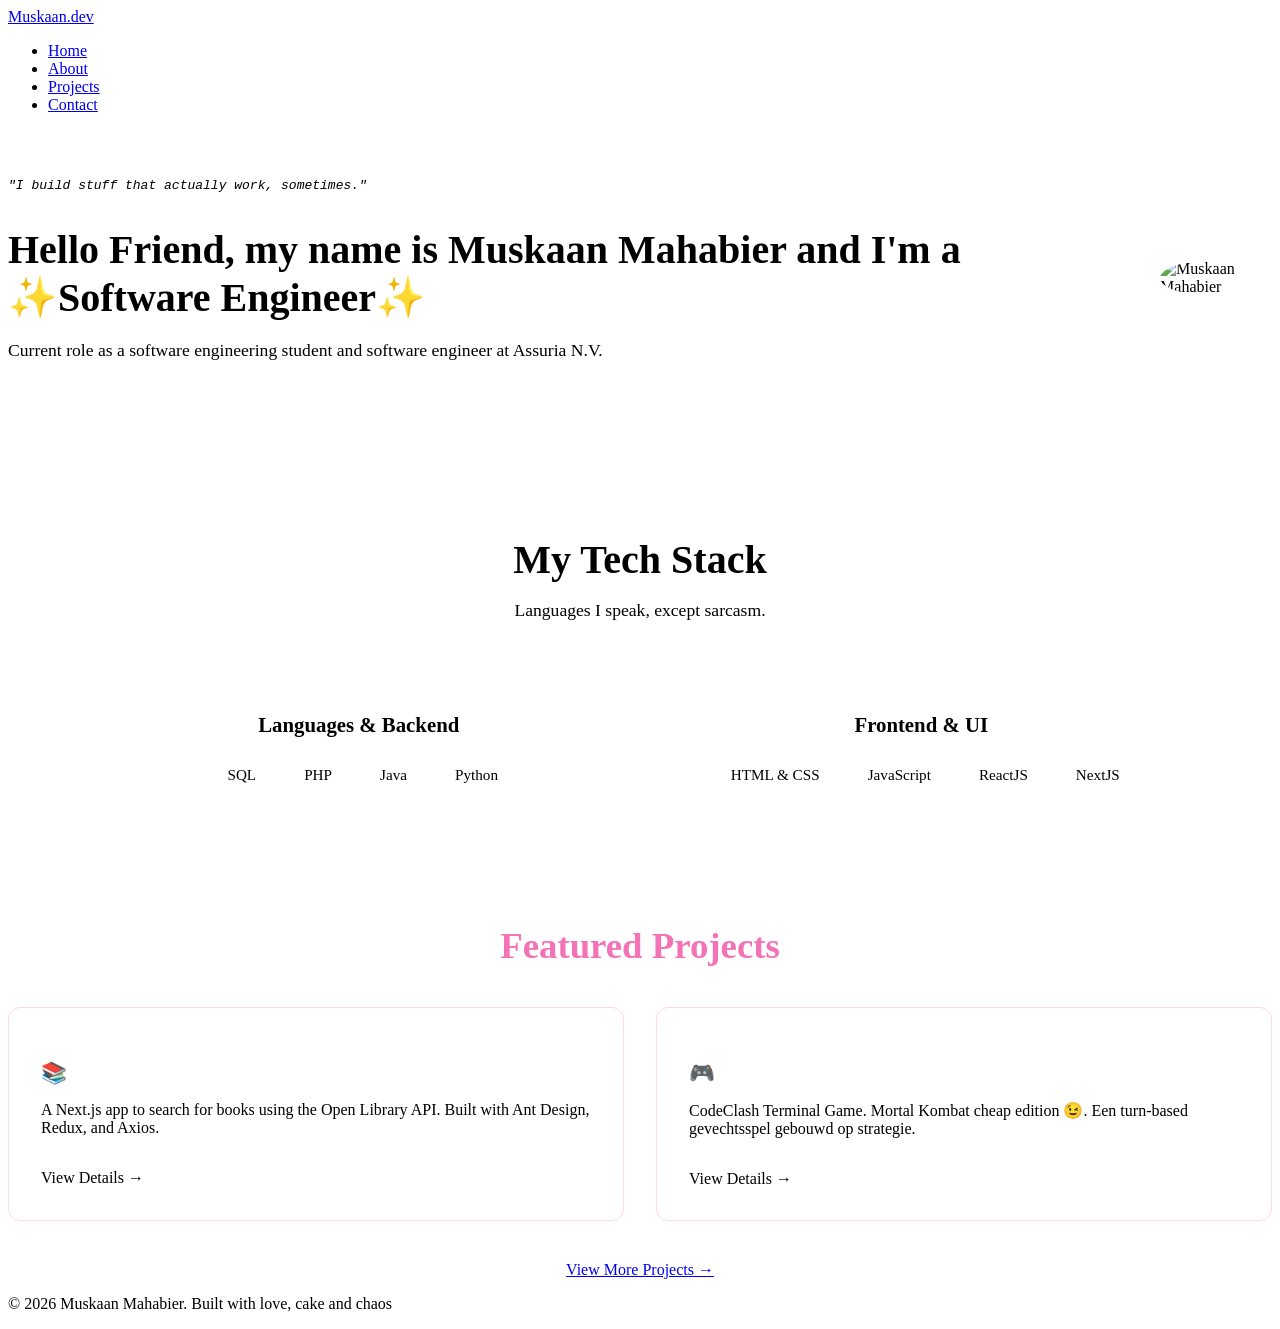
==== index.html @ e32e3cc0 "about page" ====
<!DOCTYPE html>
<html lang="nl">
<head>
    <meta charset="UTF-8">
    <meta name="viewport" content="width=device-width, initial-scale=1.0">
    <title>Muskaan.dev | Software Engineer</title>
    <link rel="stylesheet" href="./muskaan.dev/css/main.css">
    <link rel="stylesheet" href="./muskaan.dev/css/index.css">
    <link rel="icon" type="image/png" href="./muskaan.dev/img/captain_snowball.png">
</head>
<body>

    <header>
        <nav class="navbar">
            <div class="logo"><a href="./index.html">Muskaan.dev</a></div>
            <ul class="nav-links">
                <li><a href="./index.html" class="active">Home</a></li>
                <li><a href="./about.html">About</a></li>
                <li><a href="./project.html">Projects</a></li>
                <li><a href="./contact.html">Contact</a></li>
            </ul>
        </nav>
    </header>

    <main>
        <section class="hero">
            <div class="hero-content">
                <span class="quote">"I build stuff that actually work, sometimes."</span>
                <h1>Hello Friend, my name is Muskaan Mahabier and I'm a ✨Software Engineer✨</h1>
                <p class="subtitle">Current role as a software engineering student and software engineer at Assuria N.V.</p>
            </div>
            <div class="hero-image">
                <img src="./muskaan.dev/img/homepage-foto1.jpeg" alt="Muskaan Mahabier">
            </div>
        </section>

<section class="skills-section">
    <div class="skills-header">
        <h2>My Tech Stack</h2>
        <p class="skills-subtitle">Languages I speak, except sarcasm.</p>
    </div>

    <div class="skills-grid">
        <div class="skills-category-card">
            <div class="category-icon"><i class="fa-solid fa-code"></i></div>
            <h3>Languages & Backend</h3>
            <div class="skills-badges">
                <span class="skill-badge"><i class="fa-solid fa-database text-sql"></i> SQL</span>
                <span class="skill-badge"><i class="fa-brands fa-php text-php"></i> PHP</span>
                <span class="skill-badge"><i class="fa-brands fa-java text-java"></i> Java</span>
                <span class="skill-badge"><i class="fa-brands fa-python text-python"></i> Python</span>
            </div>
        </div>

        <div class="skills-category-card">
            <div class="category-icon"><i class="fa-solid fa-laptop-code"></i></div>
            <h3>Frontend & UI</h3>
            <div class="skills-badges">
                <span class="skill-badge"><i class="fa-brands fa-html5 text-html"></i> HTML & CSS</span>
                <span class="skill-badge"><i class="fa-brands fa-js text-js"></i> JavaScript</span>
                <span class="skill-badge"><i class="fa-brands fa-react text-react"></i> ReactJS</span>
                <span class="skill-badge"><i class="fa-simple-icons fa-nextdotjs text-next"></i> NextJS</span>
            </div>
        </div>
    </div>
</section>

        <section class="featured-projects">
            <h2>Featured Projects</h2>
            <div class="featured-grid">
                <div class="featured-card">
                    <h3>📚 Books Search App</h3>
                    <p>A Next.js app to search for books using the Open Library API. Built with Ant Design, Redux, and Axios.</p>
                    <a href="./project.html" class="btn-secondary">View Details &rarr;</a>
                </div>
                <div class="featured-card">
                    <h3>🎮 CodeClash</h3>
                    <p>CodeClash Terminal Game. Mortal Kombat cheap edition 😉. Een turn-based gevechtsspel gebouwd op strategie.</p>
                    <a href="./project.html" class="btn-secondary">View Details &rarr;</a>
                </div>
            </div>
            <div class="view-more-container">
                <a href="./project.html" class="btn-primary">View More Projects &rarr;</a>
            </div>
        </section>
    </main>

    <footer>
        <p>&copy; 2026 Muskaan Mahabier. Built with love, cake and chaos</p>
    </footer>
</body>
</html>
---- muskaan.dev/css/index.css ----
.hero {
    display: flex;
    align-items: center;
    gap: 3rem;
    margin: 4rem 0;
}

.hero-content h1 {
    font-size: 2.5rem;
    line-height: 1.2;
    margin-bottom: 1rem;
}

.quote {
    display: block;
    color: var(--accent-color);
    font-style: italic;
    font-family: monospace;
    margin-bottom: 0.5rem;
}

.subtitle {
    color: var(--text-muted);
    font-size: 1.1rem;
}

.hero-image img {
    width: 250px;
    height: 250px;
    border-radius: 50%;
    object-fit: cover;
    border: 3px solid var(--accent-color);
}


.skills-section {
    padding: 60px 20px;
    max-width: 1100px;
    margin: 0 auto;
}

.skills-header {
    text-align: center;
    margin-bottom: 40px;
}

.skills-header h2 {
    font-size: 2.5rem;
    color: var(--accent-color); 
    margin-bottom: 10px;
}

.skills-subtitle {
    color: var(--text-muted);
    font-size: 1.1rem;
}

.skills-grid {
    display: grid;
    grid-template-columns: repeat(auto-fit, minmax(300px, 1fr));
    gap: 25px;
}


.skills-category-card {
    background-color: var(--card-bg);
    border: 1px solid rgba(255, 255, 255, 0.05);
    border-radius: 16px;
    padding: 30px 25px;
    text-align: center;
    transition: all 0.4s cubic-bezier(0.175, 0.885, 0.32, 1.275);
    position: relative;
    overflow: hidden;
}


.skills-category-card:hover {
    transform: translateY(-8px);
    border-color: var(--accent-color);
    box-shadow: 0 10px 30px var(--accent-glow);
}


.category-icon {
    font-size: 2rem;
    color: var(--accent-color);
    margin-bottom: 15px;
    opacity: 0.9;
}

.skills-category-card h3 {
    font-size: 1.3rem;
    color: var(--text-main);
    margin-bottom: 20px;
    font-weight: 600;
}


.skills-badges {
    display: flex;
    flex-wrap: wrap;
    gap: 10px;
    justify-content: center;
}

.skill-badge {
    background-color: rgba(255, 255, 255, 0.03);
    border: 1px solid rgba(255, 255, 255, 0.08);
    color: var(--text-main);
    padding: 8px 14px;
    border-radius: 30px;
    font-size: 0.95rem;
    font-weight: 500;
    display: inline-flex;
    align-items: center;
    gap: 8px;
    transition: all 0.3s ease;
}


.skill-badge:hover {
    background-color: rgba(255, 255, 255, 0.08);
    transform: scale(1.05);
}


.skills-badges i {
    font-size: 1.1rem;
}


.featured-grid {
    display: grid;
    grid-template-columns: 1fr 1fr;
    gap: 2rem;
}

.featured-card {
    background-color: var(--card-bg);
    padding: 2rem;
    border-radius: 12px;
    /* Een hele subtiele lila/donkere rand in ruststand */
    border: 1px solid rgba(255, 0, 127, 0.15); 
    transition: transform 0.3s ease, border-color 0.3s ease, box-shadow 0.3s ease;
}

.featured-card:hover {
    transform: translateY(-5px); /* Kaart komt iets omhoog */
    border-color: var(--accent-color); /* De rand wordt fel roze/lila */
    /* De roze gloed (box-shadow) die matcht met je tech stack: */
    box-shadow: 0 10px 25px rgba(255, 0, 127, 0.25); 
}

.featured-card h3 {
    color: #ffffff;
    margin-bottom: 0.5rem;
    font-size: 1.3rem;
}

.featured-card p {
    color: var(--text-muted);
    margin: 1rem 0;
}

.featured-card a {
    color: var(--accent-color);
    text-decoration: none;
    font-weight: 500;
    display: inline-flex;
    align-items: center;
    gap: 0.5rem;
    margin-top: 1rem;
    transition: color 0.2s ease;
}

.featured-card a:hover {
    color: #ffffff; /* Kleurt wit als je specifiek op de link hoovert */
}

.view-more-container {
    text-align: center;
    margin-top: 2.5rem;
}

.featured-projects h2 {
    color: #f472b6;
    text-align: center;
    padding: 40px 20px;
    max-width: 1100px;
    margin: 0 auto;
    font-size: 2.3rem;
    font-weight: 700;
}
@media (max-width: 768px) {
    .hero { flex-direction: column-reverse; text-align: center; }
    .featured-grid { grid-template-columns: 1fr; }
}
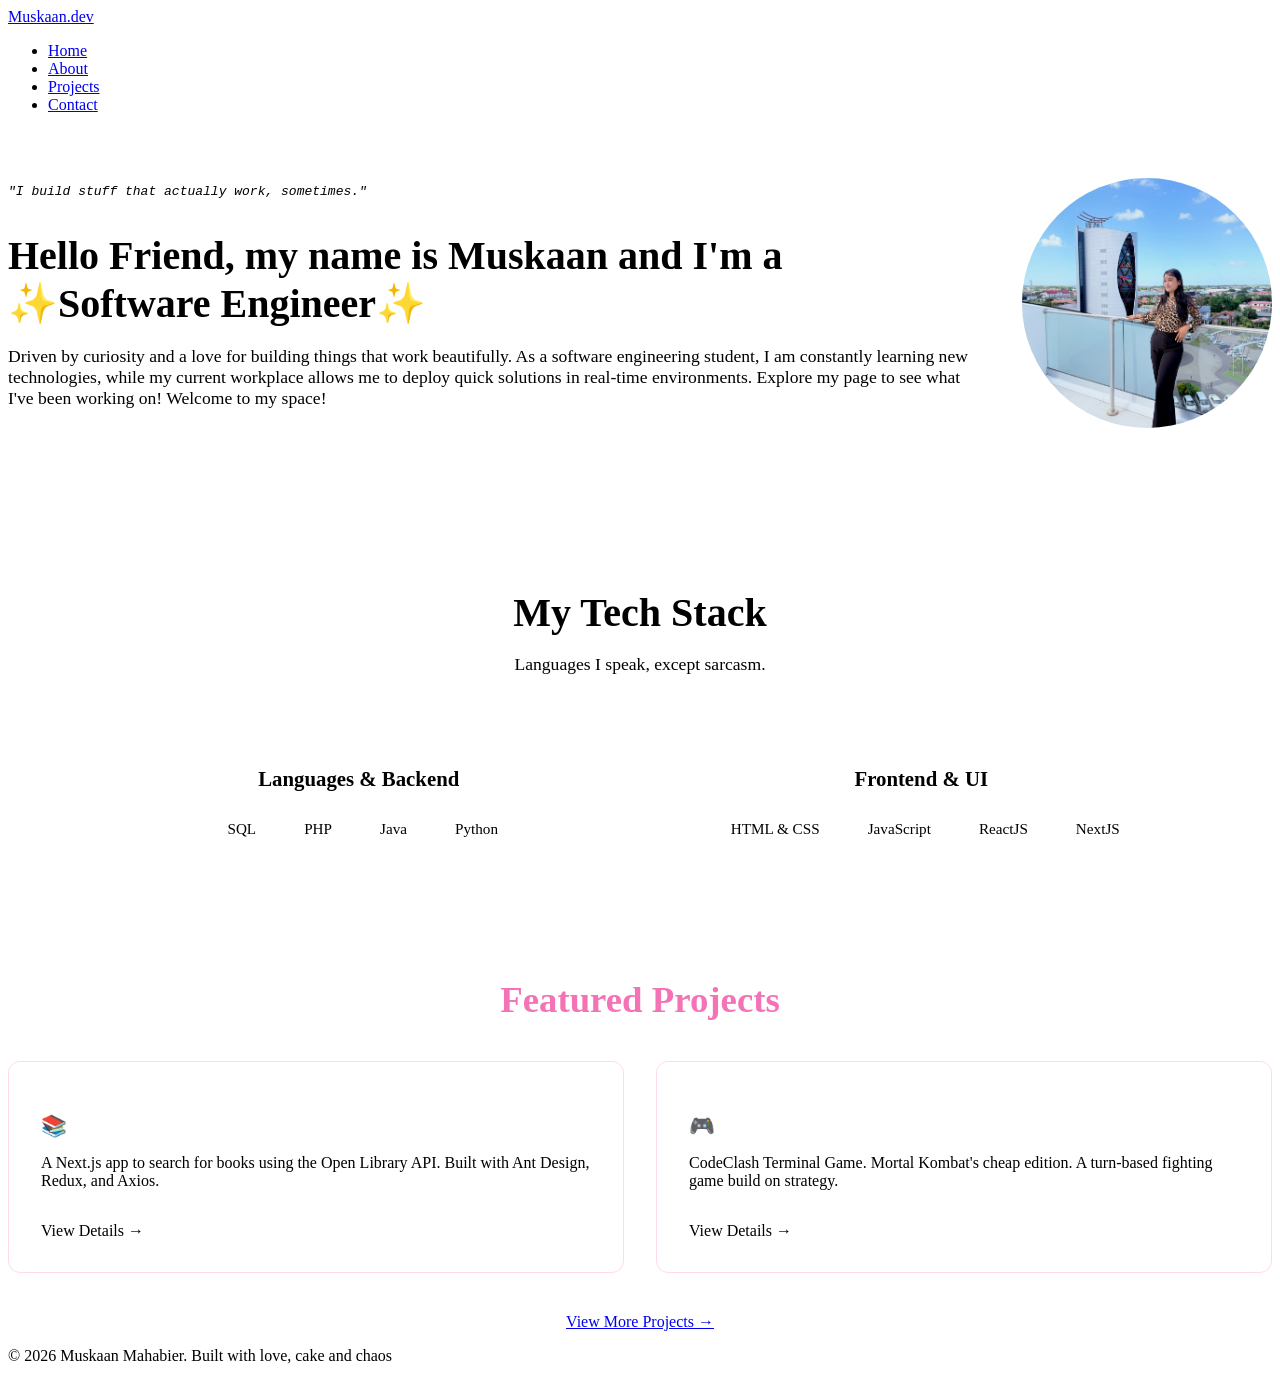
==== commit f67ae6df: "about page paragrapg fixes and project page structuur" ====
--- a/index.html
+++ b/index.html
@@ -26,11 +26,14 @@
         <section class="hero">
             <div class="hero-content">
                 <span class="quote">"I build stuff that actually work, sometimes."</span>
-                <h1>Hello Friend, my name is Muskaan Mahabier and I'm a ✨Software Engineer✨</h1>
-                <p class="subtitle">Current role as a software engineering student and software engineer at Assuria N.V.</p>
+                <h1>Hello Friend, my name is Muskaan and I'm a ✨Software Engineer✨</h1>
+                <p class="subtitle">Driven by curiosity and a love for building things that work beautifully. 
+                    As a software engineering student, 
+                    I am constantly learning new technologies, while my current workplace allows me to deploy quick solutions in real-time environments. 
+                    Explore my page to see what I've been working on! Welcome to my space!</p>
             </div>
             <div class="hero-image">
-                <img src="./muskaan.dev/img/homepage-foto1.jpeg" alt="Muskaan Mahabier">
+                <img src="./muskaan.dev/img/homepage-foto.jpg" alt="Muskaan Mahabier">
             </div>
         </section>
 
@@ -75,7 +78,7 @@
                 </div>
                 <div class="featured-card">
                     <h3>🎮 CodeClash</h3>
-                    <p>CodeClash Terminal Game. Mortal Kombat cheap edition 😉. Een turn-based gevechtsspel gebouwd op strategie.</p>
+                    <p>CodeClash Terminal Game. Mortal Kombat's cheap edition. A turn-based fighting game build on strategy.</p>
                     <a href="./project.html" class="btn-secondary">View Details &rarr;</a>
                 </div>
             </div>
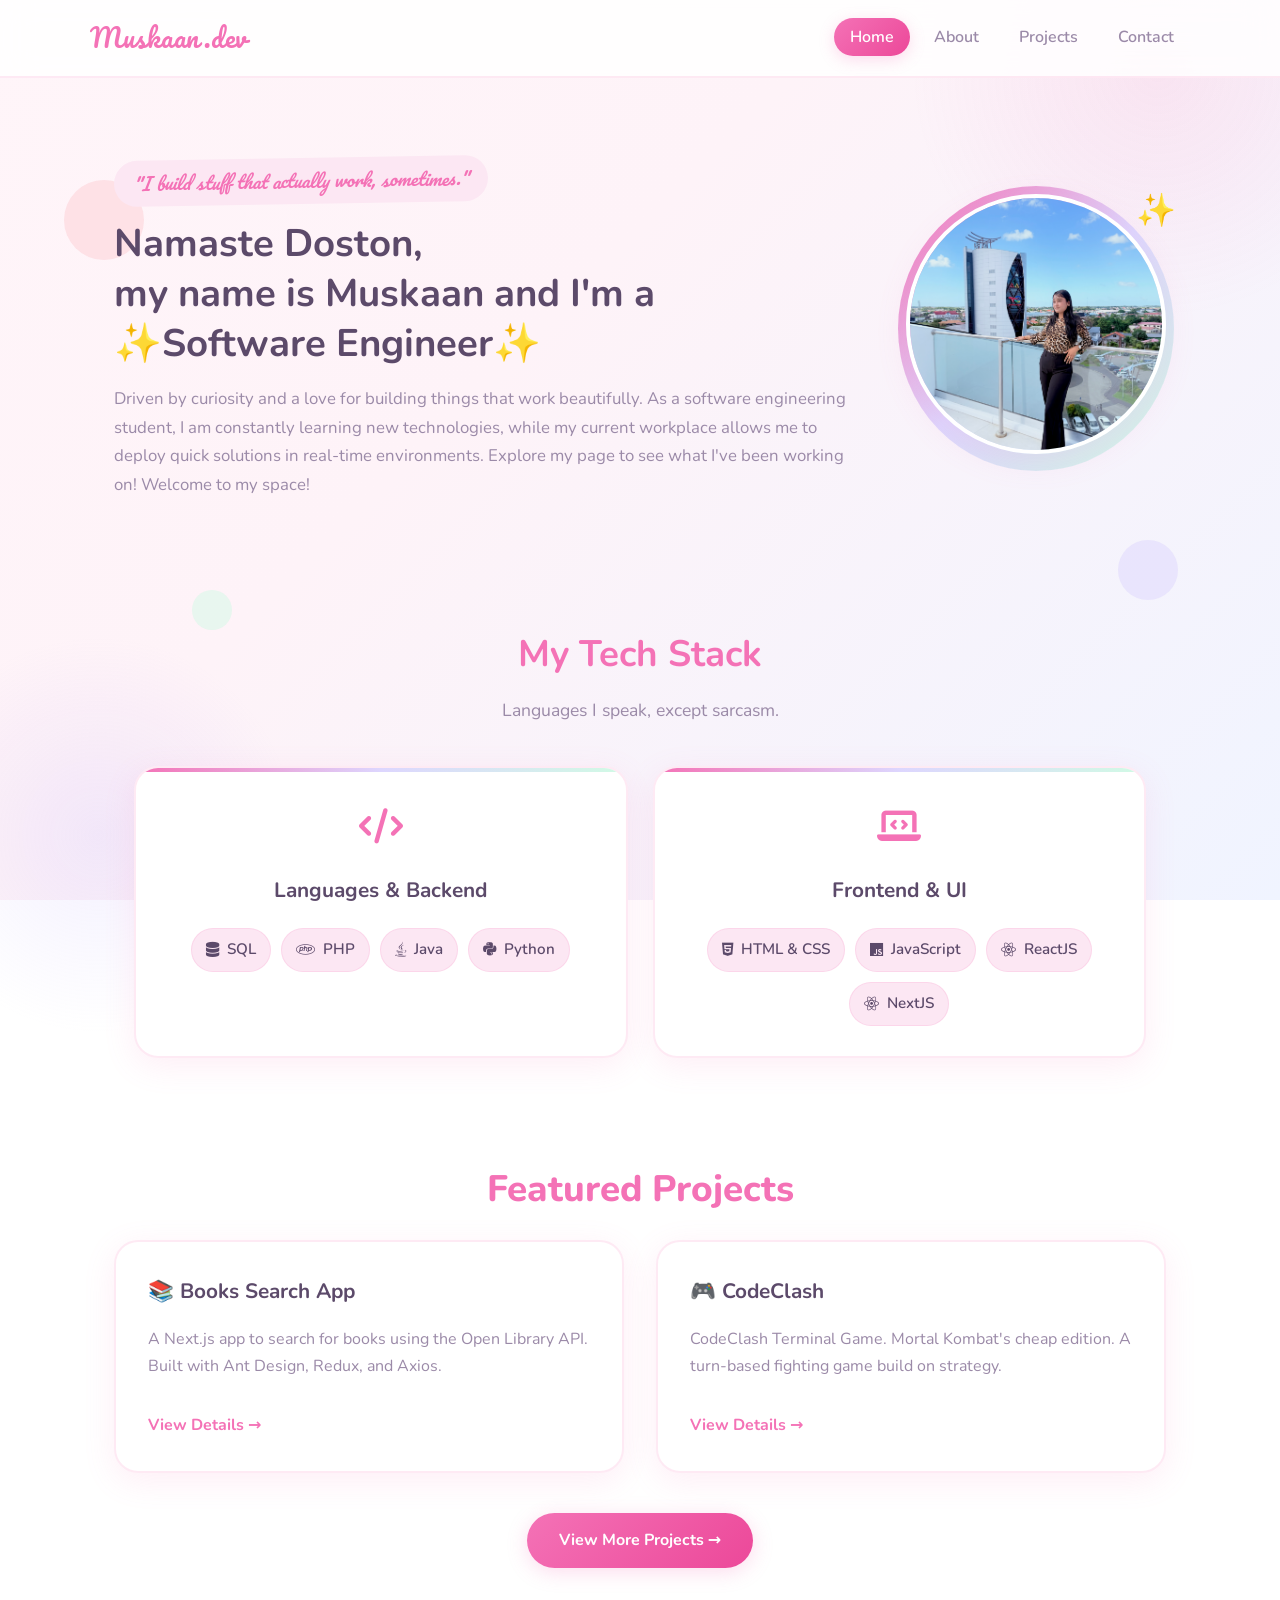
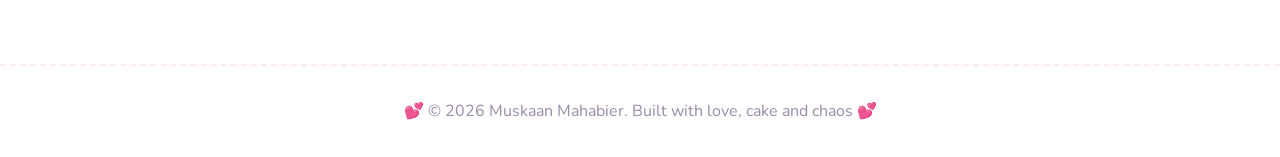
==== commit 11e43cff: "about page, backgrounds, javascript" ====
--- a/index.html
+++ b/index.html
@@ -4,19 +4,24 @@
     <meta charset="UTF-8">
     <meta name="viewport" content="width=device-width, initial-scale=1.0">
     <title>Muskaan.dev | Software Engineer</title>
-    <link rel="stylesheet" href="./muskaan.dev/css/main.css">
-    <link rel="stylesheet" href="./muskaan.dev/css/index.css">
-    <link rel="icon" type="image/png" href="./muskaan.dev/img/captain_snowball.png">
+    <link rel="stylesheet" href="https://cdnjs.cloudflare.com/ajax/libs/font-awesome/6.5.1/css/all.min.css">
+    <link rel="stylesheet" href="./css/main.css">
+    <link rel="stylesheet" href="./css/index.css">
+    <link rel="icon" type="image/png" href="./img/captain-snowball.png">
 </head>
 <body>
 
     <header>
         <nav class="navbar">
             <div class="logo"><a href="./index.html">Muskaan.dev</a></div>
-            <ul class="nav-links">
+            <button class="nav-toggle" type="button" aria-expanded="false" aria-controls="primary-nav">
+                <span class="sr-only">Toggle navigation</span>
+                &#9776;
+            </button>
+            <ul class="nav-links" id="primary-nav">
                 <li><a href="./index.html" class="active">Home</a></li>
                 <li><a href="./about.html">About</a></li>
-                <li><a href="./project.html">Projects</a></li>
+                <li><a href="./work.html">Projects</a></li>
                 <li><a href="./contact.html">Contact</a></li>
             </ul>
         </nav>
@@ -26,47 +31,49 @@
         <section class="hero">
             <div class="hero-content">
                 <span class="quote">"I build stuff that actually work, sometimes."</span>
-                <h1>Hello Friend, my name is Muskaan and I'm a ✨Software Engineer✨</h1>
-                <p class="subtitle">Driven by curiosity and a love for building things that work beautifully. 
-                    As a software engineering student, 
-                    I am constantly learning new technologies, while my current workplace allows me to deploy quick solutions in real-time environments. 
+                <h1>Namaste Doston,
+                    <br>
+                    my name is Muskaan and I'm a ✨Software Engineer✨</h1>
+                <p class="subtitle">Driven by curiosity and a love for building things that work beautifully.
+                    As a software engineering student,
+                    I am constantly learning new technologies, while my current workplace allows me to deploy quick solutions in real-time environments.
                     Explore my page to see what I've been working on! Welcome to my space!</p>
             </div>
             <div class="hero-image">
-                <img src="./muskaan.dev/img/homepage-foto.jpg" alt="Muskaan Mahabier">
+                <img src="./img/homepage-foto.jpg" alt="Muskaan Mahabier">
             </div>
         </section>
 
-<section class="skills-section">
-    <div class="skills-header">
-        <h2>My Tech Stack</h2>
-        <p class="skills-subtitle">Languages I speak, except sarcasm.</p>
-    </div>
+        <section class="skills-section">
+            <div class="skills-header">
+                <h2>My Tech Stack</h2>
+                <p class="skills-subtitle">Languages I speak, except sarcasm.</p>
+            </div>
 
-    <div class="skills-grid">
-        <div class="skills-category-card">
-            <div class="category-icon"><i class="fa-solid fa-code"></i></div>
-            <h3>Languages & Backend</h3>
-            <div class="skills-badges">
-                <span class="skill-badge"><i class="fa-solid fa-database text-sql"></i> SQL</span>
-                <span class="skill-badge"><i class="fa-brands fa-php text-php"></i> PHP</span>
-                <span class="skill-badge"><i class="fa-brands fa-java text-java"></i> Java</span>
-                <span class="skill-badge"><i class="fa-brands fa-python text-python"></i> Python</span>
+            <div class="skills-grid">
+                <div class="skills-category-card">
+                    <div class="category-icon"><i class="fa-solid fa-code"></i></div>
+                    <h3>Languages & Backend</h3>
+                    <div class="skills-badges">
+                        <span class="skill-badge"><i class="fa-solid fa-database text-sql"></i> SQL</span>
+                        <span class="skill-badge"><i class="fa-brands fa-php text-php"></i> PHP</span>
+                        <span class="skill-badge"><i class="fa-brands fa-java text-java"></i> Java</span>
+                        <span class="skill-badge"><i class="fa-brands fa-python text-python"></i> Python</span>
+                    </div>
+                </div>
+
+                <div class="skills-category-card">
+                    <div class="category-icon"><i class="fa-solid fa-laptop-code"></i></div>
+                    <h3>Frontend & UI</h3>
+                    <div class="skills-badges">
+                        <span class="skill-badge"><i class="fa-brands fa-html5 text-html"></i> HTML & CSS</span>
+                        <span class="skill-badge"><i class="fa-brands fa-js text-js"></i> JavaScript</span>
+                        <span class="skill-badge"><i class="fa-brands fa-react text-react"></i> ReactJS</span>
+                        <span class="skill-badge"><i class="fa-brands fa-react text-next"></i> NextJS</span>
+                    </div>
+                </div>
             </div>
-        </div>
-
-        <div class="skills-category-card">
-            <div class="category-icon"><i class="fa-solid fa-laptop-code"></i></div>
-            <h3>Frontend & UI</h3>
-            <div class="skills-badges">
-                <span class="skill-badge"><i class="fa-brands fa-html5 text-html"></i> HTML & CSS</span>
-                <span class="skill-badge"><i class="fa-brands fa-js text-js"></i> JavaScript</span>
-                <span class="skill-badge"><i class="fa-brands fa-react text-react"></i> ReactJS</span>
-                <span class="skill-badge"><i class="fa-simple-icons fa-nextdotjs text-next"></i> NextJS</span>
-            </div>
-        </div>
-    </div>
-</section>
+        </section>
 
         <section class="featured-projects">
             <h2>Featured Projects</h2>
@@ -74,16 +81,16 @@
                 <div class="featured-card">
                     <h3>📚 Books Search App</h3>
                     <p>A Next.js app to search for books using the Open Library API. Built with Ant Design, Redux, and Axios.</p>
-                    <a href="./project.html" class="btn-secondary">View Details &rarr;</a>
+                    <a href="./work.html" class="btn-secondary">View Details &rarr;</a>
                 </div>
                 <div class="featured-card">
                     <h3>🎮 CodeClash</h3>
                     <p>CodeClash Terminal Game. Mortal Kombat's cheap edition. A turn-based fighting game build on strategy.</p>
-                    <a href="./project.html" class="btn-secondary">View Details &rarr;</a>
+                    <a href="./work.html" class="btn-secondary">View Details &rarr;</a>
                 </div>
             </div>
             <div class="view-more-container">
-                <a href="./project.html" class="btn-primary">View More Projects &rarr;</a>
+                <a href="./work.html" class="btn-primary">View More Projects &rarr;</a>
             </div>
         </section>
     </main>
@@ -91,5 +98,7 @@
     <footer>
         <p>&copy; 2026 Muskaan Mahabier. Built with love, cake and chaos</p>
     </footer>
+
+    <script src="./js/main.js"></script>
 </body>
-</html>+</html>
--- a/css/main.css
+++ b/css/main.css
@@ -0,0 +1,356 @@
+@import url('https://fonts.googleapis.com/css2?family=Nunito:wght@400;600;700;800&family=Pacifico&display=swap');
+
+:root {
+    --bg-color: #fff5f9;
+    --bg-gradient: linear-gradient(135deg, #fff5f9 0%, #fef3f8 40%, #f0f4ff 100%);
+    --card-bg: #ffffff;
+    --text-main: #5c4a6a;
+    --text-muted: #9b8aa8;
+    --accent-color: #f472b6;
+    --accent-soft: #fce7f3;
+    --accent-glow: rgba(244, 114, 182, 0.25);
+    --lavender: #ddd6fe;
+    --mint: #d1fae5;
+    --peach: #fecdd3;
+    --sky: #bae6fd;
+    --border-color: rgba(244, 114, 182, 0.15);
+    --font-family: 'Nunito', 'Segoe UI', system-ui, sans-serif;
+    --font-display: 'Pacifico', cursive;
+    --shadow-soft: 0 8px 32px rgba(244, 114, 182, 0.12);
+    --shadow-hover: 0 16px 48px rgba(244, 114, 182, 0.2);
+    --radius-lg: 24px;
+    --radius-md: 16px;
+    --radius-sm: 12px;
+}
+
+* {
+    margin: 0;
+    padding: 0;
+    box-sizing: border-box;
+}
+
+html {
+    scroll-behavior: smooth;
+}
+
+body {
+    font-family: var(--font-family);
+    background: var(--bg-gradient);
+    background-attachment: fixed;
+    color: var(--text-main);
+    line-height: 1.7;
+    display: flex;
+    flex-direction: column;
+    min-height: 100vh;
+    position: relative;
+    overflow-x: hidden;
+}
+
+body::before {
+    content: '';
+    position: fixed;
+    top: -20%;
+    right: -10%;
+    width: 500px;
+    height: 500px;
+    background: radial-gradient(circle, rgba(244, 114, 182, 0.12) 0%, transparent 70%);
+    border-radius: 50%;
+    pointer-events: none;
+    z-index: 0;
+}
+
+body::after {
+    content: '';
+    position: fixed;
+    bottom: -15%;
+    left: -8%;
+    width: 400px;
+    height: 400px;
+    background: radial-gradient(circle, rgba(196, 181, 253, 0.2) 0%, transparent 70%);
+    border-radius: 50%;
+    pointer-events: none;
+    z-index: 0;
+}
+
+header {
+    background-color: rgba(255, 255, 255, 0.85);
+    backdrop-filter: blur(16px);
+    border-bottom: 2px solid var(--border-color);
+    position: sticky;
+    top: 0;
+    z-index: 100;
+    padding: 1rem 2rem;
+}
+
+.navbar {
+    display: flex;
+    justify-content: space-between;
+    align-items: center;
+    max-width: 1100px;
+    margin: 0 auto;
+}
+
+.navbar .logo a {
+    font-family: var(--font-display);
+    color: var(--accent-color);
+    font-size: 1.6rem;
+    font-weight: 400;
+    text-decoration: none;
+    letter-spacing: 0.5px;
+    transition: transform 0.3s ease;
+}
+
+.navbar .logo a:hover {
+    transform: scale(1.05) rotate(-2deg);
+}
+
+.nav-links {
+    display: flex;
+    list-style: none;
+    gap: 0.5rem;
+}
+
+.nav-links a {
+    color: var(--text-muted);
+    text-decoration: none;
+    font-weight: 600;
+    padding: 0.5rem 1rem;
+    border-radius: 50px;
+    transition: all 0.3s ease;
+}
+
+.nav-links a:hover {
+    color: var(--accent-color);
+    background: var(--accent-soft);
+}
+
+.nav-links a.active {
+    color: #fff;
+    background: linear-gradient(135deg, var(--accent-color), #ec4899);
+    box-shadow: 0 4px 15px var(--accent-glow);
+}
+
+main {
+    flex: 1;
+    max-width: 1100px;
+    width: 100%;
+    margin: 2rem auto;
+    padding: 0 1.5rem;
+    position: relative;
+    z-index: 1;
+}
+
+.section-title {
+    font-size: 2.2rem;
+    color: var(--accent-color);
+    text-align: center;
+    margin-bottom: 0.5rem;
+}
+
+.section-title::after {
+    content: ' ✨';
+}
+
+.btn-primary {
+    display: inline-block;
+    background: linear-gradient(135deg, var(--accent-color), #ec4899);
+    color: #fff;
+    padding: 0.85rem 2rem;
+    border: none;
+    border-radius: 50px;
+    text-decoration: none;
+    font-weight: 700;
+    font-family: inherit;
+    transition: all 0.3s ease;
+    box-shadow: 0 4px 20px var(--accent-glow);
+}
+
+.btn-primary:hover {
+    transform: translateY(-3px);
+    box-shadow: var(--shadow-hover);
+}
+
+.btn-secondary {
+    display: inline-block;
+    color: var(--accent-color);
+    text-decoration: none;
+    font-weight: 700;
+    transition: all 0.2s ease;
+}
+
+.btn-secondary:hover {
+    transform: translateX(4px);
+}
+
+footer {
+    text-align: center;
+    padding: 2rem;
+    color: var(--text-muted);
+    border-top: 2px dashed var(--border-color);
+    margin-top: 4rem;
+    background: rgba(255, 255, 255, 0.5);
+    position: relative;
+    z-index: 1;
+}
+
+footer p::before {
+    content: '💕 ';
+}
+
+footer p::after {
+    content: ' 💕';
+}
+
+/* Floating decorative blobs */
+.floating-blob {
+    position: fixed;
+    border-radius: 50%;
+    pointer-events: none;
+    z-index: 0;
+    opacity: 0.5;
+    animation: float 8s ease-in-out infinite;
+}
+
+.blob-1 {
+    width: 80px;
+    height: 80px;
+    background: var(--peach);
+    top: 20%;
+    left: 5%;
+    animation-delay: 0s;
+}
+
+.blob-2 {
+    width: 60px;
+    height: 60px;
+    background: var(--lavender);
+    top: 60%;
+    right: 8%;
+    animation-delay: 2s;
+}
+
+.blob-3 {
+    width: 40px;
+    height: 40px;
+    background: var(--mint);
+    bottom: 30%;
+    left: 15%;
+    animation-delay: 4s;
+}
+
+@keyframes float {
+    0%, 100% { transform: translateY(0) rotate(0deg); }
+    50% { transform: translateY(-20px) rotate(10deg); }
+}
+
+@keyframes fadeInUp {
+    from {
+        opacity: 0;
+        transform: translateY(30px);
+    }
+    to {
+        opacity: 1;
+        transform: translateY(0);
+    }
+}
+
+.reveal {
+    opacity: 0;
+    transform: translateY(30px);
+    transition: opacity 0.6s ease, transform 0.6s ease;
+}
+
+.reveal.visible {
+    opacity: 1;
+    transform: translateY(0);
+}
+
+.reveal[data-reveal-index="0"] { transition-delay: 0s; }
+.reveal[data-reveal-index="1"] { transition-delay: 0.08s; }
+.reveal[data-reveal-index="2"] { transition-delay: 0.16s; }
+.reveal[data-reveal-index="3"] { transition-delay: 0.24s; }
+.reveal[data-reveal-index="4"] { transition-delay: 0.32s; }
+.reveal[data-reveal-index="5"] { transition-delay: 0.4s; }
+
+.nav-toggle {
+    display: none;
+    background: var(--accent-soft);
+    border: 2px solid var(--border-color);
+    border-radius: var(--radius-sm);
+    padding: 0.5rem 0.75rem;
+    cursor: pointer;
+    color: var(--accent-color);
+    font-size: 1.25rem;
+    line-height: 1;
+}
+
+.nav-toggle:focus-visible {
+    outline: 2px solid var(--accent-color);
+    outline-offset: 2px;
+}
+
+.sr-only {
+    position: absolute;
+    width: 1px;
+    height: 1px;
+    padding: 0;
+    margin: -1px;
+    overflow: hidden;
+    clip: rect(0, 0, 0, 0);
+    white-space: nowrap;
+    border: 0;
+}
+
+@media (max-width: 768px) {
+    header {
+        padding: 1rem 1.25rem;
+    }
+
+    .navbar {
+        flex-wrap: wrap;
+        gap: 0.75rem;
+    }
+
+    .nav-toggle {
+        display: block;
+        margin-left: auto;
+    }
+
+    .nav-links {
+        display: none;
+        flex-direction: column;
+        width: 100%;
+        gap: 0.35rem;
+        padding-top: 0.5rem;
+    }
+
+    .nav-links.open {
+        display: flex;
+    }
+
+    .nav-links a {
+        text-align: center;
+        padding: 0.65rem 1rem;
+    }
+
+    main {
+        margin: 1.5rem auto;
+        padding: 0 1rem;
+    }
+
+    .btn-primary {
+        padding: 0.75rem 1.5rem;
+        font-size: 0.95rem;
+    }
+}
+
+@media (max-width: 480px) {
+    .navbar .logo a {
+        font-size: 1.35rem;
+    }
+
+    footer {
+        padding: 1.5rem 1rem;
+        font-size: 0.9rem;
+    }
+}
--- a/css/index.css
+++ b/css/index.css
@@ -0,0 +1,281 @@
+.hero {
+    display: flex;
+    align-items: center;
+    gap: 3rem;
+    margin: 3rem 0 4rem;
+    position: relative;
+}
+
+.hero-content h1 {
+    font-size: 2.4rem;
+    line-height: 1.3;
+    margin-bottom: 1rem;
+    color: var(--text-main);
+}
+
+.quote {
+    display: inline-block;
+    color: var(--accent-color);
+    font-style: italic;
+    font-family: var(--font-display);
+    font-size: 1.1rem;
+    margin-bottom: 1rem;
+    padding: 0.5rem 1.2rem;
+    background: var(--accent-soft);
+    border-radius: 50px;
+    transform: rotate(-1deg);
+}
+
+.subtitle {
+    color: var(--text-muted);
+    font-size: 1.05rem;
+}
+
+.hero-image {
+    position: relative;
+}
+
+.hero-image::before {
+    content: '✨';
+    position: absolute;
+    top: -10px;
+    right: -10px;
+    font-size: 2rem;
+    animation: float 3s ease-in-out infinite;
+}
+
+.hero-image::after {
+    content: '';
+    position: absolute;
+    inset: -8px;
+    border-radius: 50%;
+    background: linear-gradient(135deg, var(--accent-color), var(--lavender), var(--mint));
+    z-index: -1;
+    animation: spin-slow 8s linear infinite;
+}
+
+@keyframes spin-slow {
+    from { transform: rotate(0deg); }
+    to { transform: rotate(360deg); }
+}
+
+.hero-image img {
+    width: 260px;
+    height: 260px;
+    border-radius: 50%;
+    object-fit: cover;
+    border: 4px solid #fff;
+    box-shadow: var(--shadow-soft);
+}
+
+.skills-section {
+    padding: 60px 20px;
+    max-width: 1100px;
+    margin: 0 auto;
+}
+
+.skills-header {
+    text-align: center;
+    margin-bottom: 40px;
+}
+
+.skills-header h2 {
+    font-size: 2.3rem;
+    color: var(--accent-color);
+    margin-bottom: 10px;
+}
+
+.skills-subtitle {
+    color: var(--text-muted);
+    font-size: 1.1rem;
+}
+
+.skills-grid {
+    display: grid;
+    grid-template-columns: repeat(auto-fit, minmax(300px, 1fr));
+    gap: 25px;
+}
+
+.skills-category-card {
+    background-color: var(--card-bg);
+    border: 2px solid var(--border-color);
+    border-radius: var(--radius-lg);
+    padding: 30px 25px;
+    text-align: center;
+    transition: all 0.4s cubic-bezier(0.175, 0.885, 0.32, 1.275);
+    position: relative;
+    overflow: hidden;
+    box-shadow: var(--shadow-soft);
+}
+
+.skills-category-card::before {
+    content: '';
+    position: absolute;
+    top: 0;
+    left: 0;
+    right: 0;
+    height: 4px;
+    background: linear-gradient(90deg, var(--accent-color), var(--lavender), var(--mint));
+}
+
+.skills-category-card:hover {
+    transform: translateY(-8px) rotate(-0.5deg);
+    border-color: var(--accent-color);
+    box-shadow: var(--shadow-hover);
+}
+
+.category-icon {
+    font-size: 2.2rem;
+    color: var(--accent-color);
+    margin-bottom: 15px;
+}
+
+.skills-category-card h3 {
+    font-size: 1.3rem;
+    color: var(--text-main);
+    margin-bottom: 20px;
+    font-weight: 700;
+}
+
+.skills-badges {
+    display: flex;
+    flex-wrap: wrap;
+    gap: 10px;
+    justify-content: center;
+}
+
+.skill-badge {
+    background: var(--accent-soft);
+    border: 1px solid var(--border-color);
+    color: var(--text-main);
+    padding: 8px 14px;
+    border-radius: 30px;
+    font-size: 0.95rem;
+    font-weight: 600;
+    display: inline-flex;
+    align-items: center;
+    gap: 8px;
+    transition: all 0.3s ease;
+    cursor: default;
+}
+
+.skill-badge:hover {
+    background: var(--lavender);
+    transform: scale(1.08) rotate(2deg);
+}
+
+.featured-grid {
+    display: grid;
+    grid-template-columns: 1fr 1fr;
+    gap: 2rem;
+}
+
+.featured-card {
+    background-color: var(--card-bg);
+    padding: 2rem;
+    border-radius: var(--radius-lg);
+    border: 2px solid var(--border-color);
+    transition: all 0.3s ease;
+    box-shadow: var(--shadow-soft);
+    position: relative;
+    overflow: hidden;
+}
+
+.featured-card::after {
+    content: '';
+    position: absolute;
+    bottom: 0;
+    left: 0;
+    right: 0;
+    height: 3px;
+    background: linear-gradient(90deg, var(--peach), var(--accent-color), var(--lavender));
+    transform: scaleX(0);
+    transition: transform 0.3s ease;
+}
+
+.featured-card:hover {
+    transform: translateY(-6px);
+    border-color: var(--accent-color);
+    box-shadow: var(--shadow-hover);
+}
+
+.featured-card:hover::after {
+    transform: scaleX(1);
+}
+
+.featured-card h3 {
+    color: var(--text-main);
+    margin-bottom: 0.5rem;
+    font-size: 1.3rem;
+}
+
+.featured-card p {
+    color: var(--text-muted);
+    margin: 1rem 0;
+}
+
+.featured-card a {
+    color: var(--accent-color);
+    text-decoration: none;
+    font-weight: 700;
+    display: inline-flex;
+    align-items: center;
+    gap: 0.5rem;
+    margin-top: 1rem;
+}
+
+.view-more-container {
+    text-align: center;
+    margin-top: 2.5rem;
+}
+
+.featured-projects h2 {
+    color: var(--accent-color);
+    text-align: center;
+    padding: 40px 20px 20px;
+    max-width: 1100px;
+    margin: 0 auto;
+    font-size: 2.3rem;
+    font-weight: 800;
+}
+
+@media (max-width: 768px) {
+    .hero {
+        flex-direction: column-reverse;
+        text-align: center;
+        gap: 2rem;
+        margin: 2rem 0 3rem;
+    }
+
+    .hero-content h1 {
+        font-size: 1.85rem;
+    }
+
+    .hero-image img {
+        width: 200px;
+        height: 200px;
+    }
+
+    .skills-section {
+        padding: 40px 10px;
+    }
+
+    .skills-grid {
+        grid-template-columns: 1fr;
+    }
+
+    .featured-grid {
+        grid-template-columns: 1fr;
+    }
+}
+
+@media (max-width: 480px) {
+    .hero-content h1 {
+        font-size: 1.55rem;
+    }
+
+    .skills-header h2,
+    .featured-projects h2 {
+        font-size: 1.85rem;
+    }
+}
